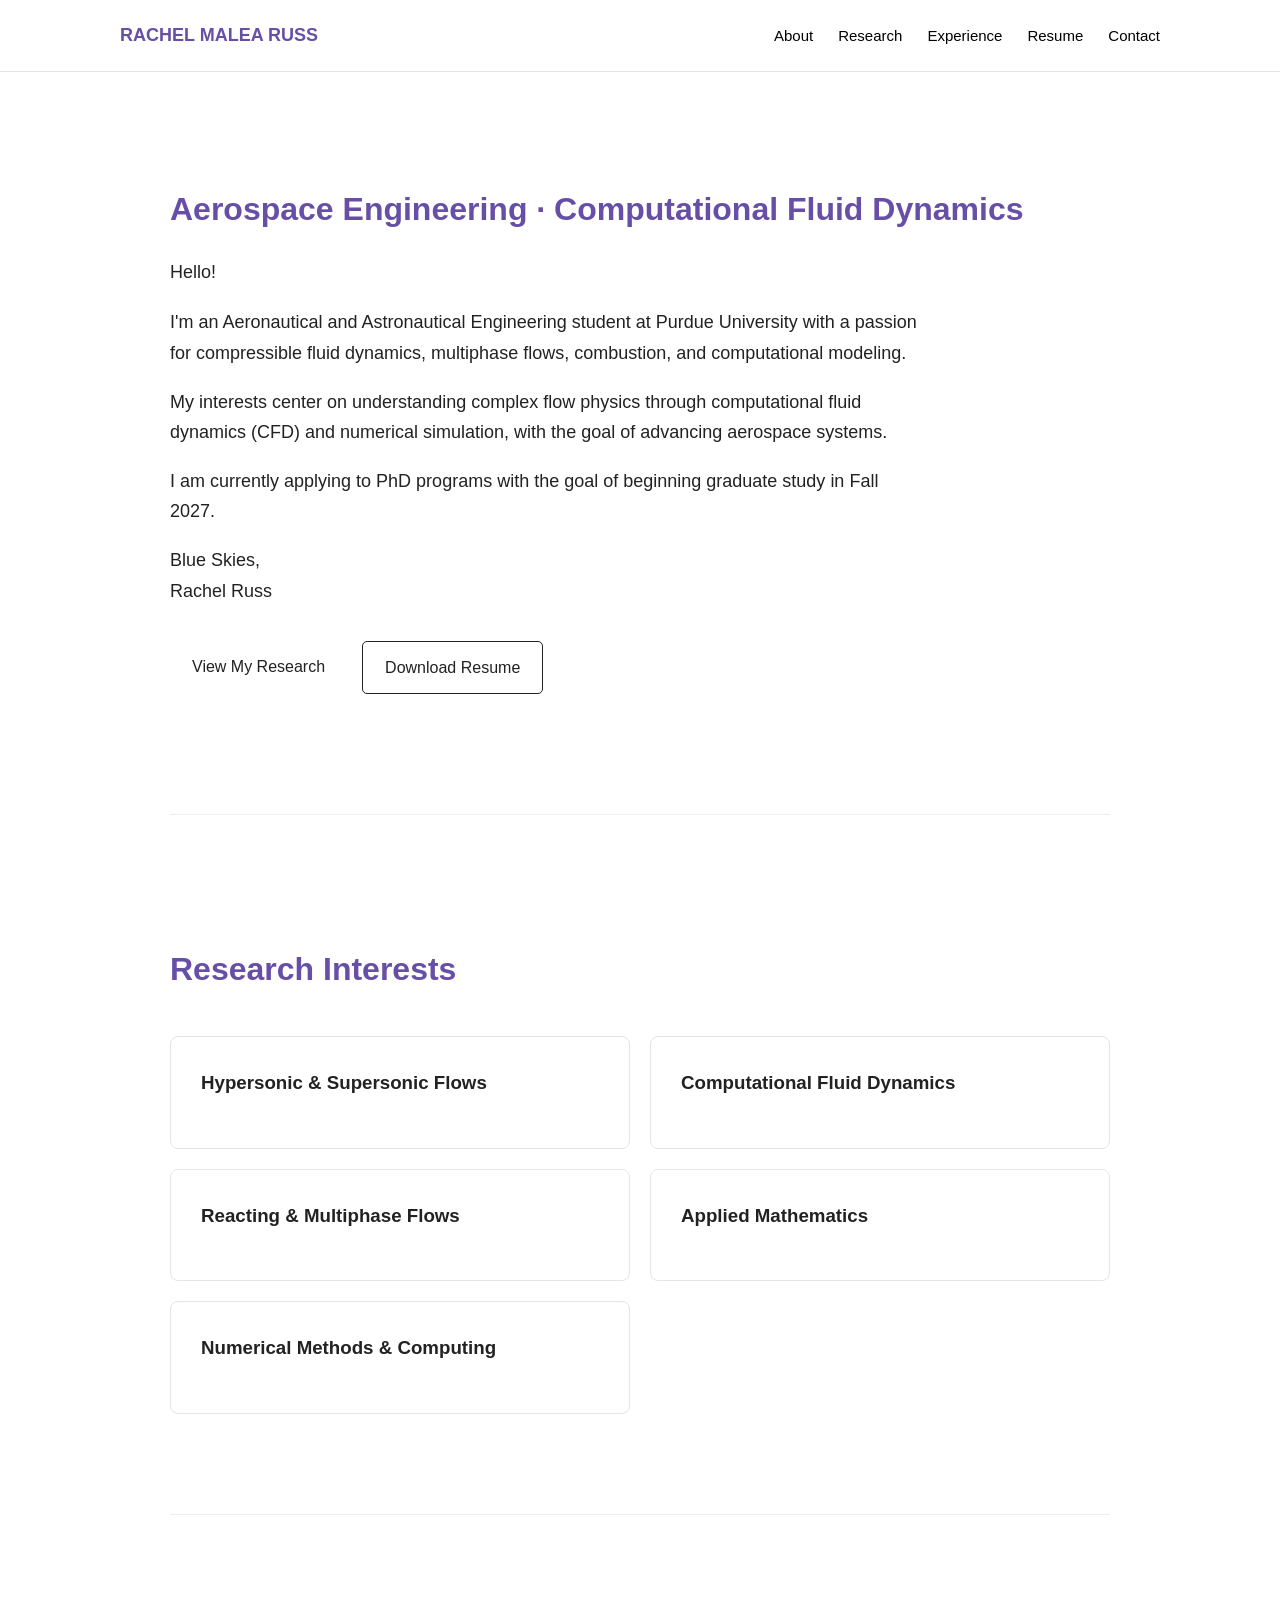
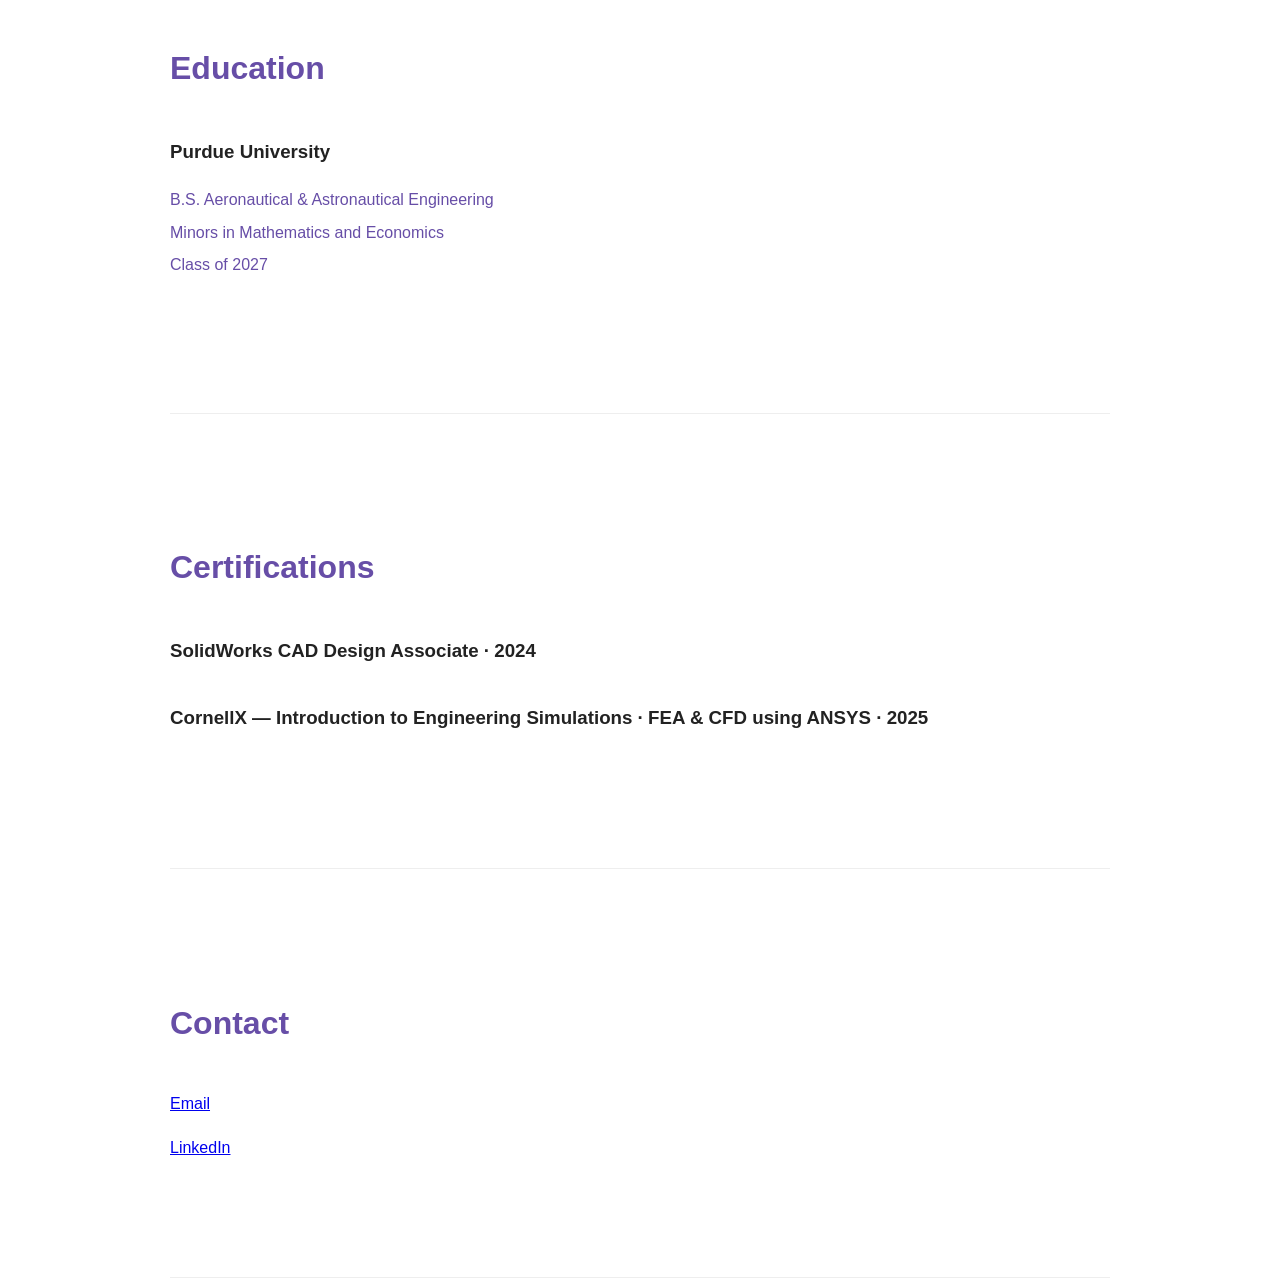
==== index.html @ 5ee57f42 "itteration3" ====
<!DOCTYPE html>
<html lang="en">
<head>
    <meta charset="UTF-8">
    <meta name="viewport" content="width=device-width, initial-scale=1.0">

    <title>Rachel Malea Russ | Aeronautical and Astronautical Engineering</title>

    <link rel="stylesheet" href="style.css">
</head>

<body>

<header>
    <nav>
        <a href="index.html" class="logo">RACHEL MALEA RUSS</a>

        <div class="nav-links">
            <a href="#about">About</a>
            <a href="#research">Research</a>
            <a href="#experience">Experience</a>
            <a href="resume.html">Resume</a>
            <a href="#contact">Contact</a>
        </div>
    </nav>
</header>


<main>

<section id="about" class="hero">


    <h1>Aerospace Engineering · Computational Fluid Dynamics</h1>
    <p class="subtitle">
        Hello!
    </p>

    <p>
        I'm an Aeronautical and Astronautical Engineering student
        at Purdue University with a passion for compressible fluid
        dynamics, multiphase flows, combustion, and computational
        modeling.
    </p>

    <p>
        My interests center on understanding complex flow physics
        through computational fluid dynamics (CFD) and numerical
        simulation, with the goal of advancing aerospace systems.
    </p>

    <p>
        I am currently applying to PhD programs with the goal of
        beginning graduate study in Fall 2027.
    </p>

    <p>
        Blue Skies,<br>Rachel Russ
    </p>

    <div class="buttons">
        <a href="#research" class="button">View My Research</a>
        <a href="resume.html" 
        <a href="russ, rachel-resume.pdf" download class="button secondary">Download Resume</a>
    </div>

</section>


<section id="research">

    <h2>Research Interests</h2>

    <div class="research-grid">

        <div class="research-card">
            <h3>Hypersonic & Supersonic Flows</h3>
        </div>

        <div class="research-card">
            <h3>Computational Fluid Dynamics</h3>
        </div>

        <div class="research-card">
            <h3>Reacting & Multiphase Flows</h3>
        </div>

        <div class="research-card">
            <h3>Applied Mathematics</h3>
        </div>

        <div class="research-card">
            <h3>Numerical Methods & Computing</h3>
        </div>

    </div>

</section>


<section>

    <h2>Education</h2>

    <div class="education">

        <h3>Purdue University</h3>

        <p>
            B.S. Aeronautical & Astronautical Engineering
        </p>

        <p>
            Minors in Mathematics and Economics
        </p>

        <p>
            Class of 2027
        </p>

    </div>

</section>


<section>

    <h2>Certifications</h2>

    <div class="certification">
        <h3>SolidWorks CAD Design Associate · 2024</h3>
    </div>

    <div class="certification">
        <h3>CornellX — Introduction to Engineering Simulations · FEA & CFD using ANSYS · 2025</h3>
    </div>

</section>


<section id="contact">

    <h2>Contact</h2>

    <p>
        <a href="mailto:russr@purdue.edu">
            Email
        </a>
    </p>

    <p>
        <a href="https://www.linkedin.com/in/rachel-russ/">
            LinkedIn
        </a>
    </p>

</section>

</main>

</body>
</html>
---- style.css ----
/* ---------- General ---------- */

* {
    box-sizing: border-box;
}

html {
    scroll-behavior: smooth;
}

body {
    margin: 0;
    font-family: Arial, Helvetica, sans-serif;
    color: #222;
    background: #ffffff;
    line-height: 1.7;
}


/* ---------- Navigation ---------- */

header {
    border-bottom: 1px solid #e5e5e5;
    position: sticky;
    top: 0;
    color: #674ea7;
    background: rgba(255, 255, 255, 0.95);
    backdrop-filter: blur(8px);
    z-index: 100;
}

nav {
    max-width: 1100px;
    margin: auto;
    padding: 20px 30px;

    display: flex;
    justify-content: space-between;
    align-items: center;
}

.logo {
    font-weight: bold;
    font-size: 18px;
    color: #674ea7;
    text-decoration: none;
}

.nav-links {
    display: flex;
    gap: 25px;
}

.nav-links a {
    color: #000;
    text-decoration: none;
    font-size: 15px;
}

.nav-links a:hover {
    color: #000;
}


/* ---------- Main ---------- */

main {
    max-width: 1000px;
    margin: auto;
    padding: 0 30px;
}

section {
    padding: 100px 0;
    border-bottom: 1px solid #eeeeee;
}


/* ---------- Hero ---------- */

.hero {
    padding: 120px 0;
}

.subtitle {
    color: #674ea7;
    font-size: 18px;
    margin-bottom: 20px;
}

h1 {
    font-size: 32px;
    line-height: 1.1;
    margin: 0 0 30px 0;
    color: #674ea7;
}

.hero p {
    max-width: 750px;
    font-size: 18px;
    color: #222;
}


/* ---------- Headings ---------- */

h2 {
    font-size: 32px;
    margin-bottom: 40px;
    color: #674ea7;
}

h3 {
    margin-top: 0;
}


/* ---------- Buttons ---------- */

.buttons {
    margin-top: 35px;
    display: flex;
    gap: 15px;
}

.button {
    display: inline-block;
    padding: 12px 22px;

    background: white;
    color: #222;

    text-decoration: none;
    border-radius: 5px;

    transition: 0.2s;
}

.button:hover {
    transform: translateY(-2px);
}

.button.secondary {
    background: white;
    color: #222;
    border: 1px solid #222;
}


/* ---------- Research ---------- */

.research-grid {
    display: grid;
    grid-template-columns: repeat(2, 1fr);
    gap: 20px;
}

.research-card {
    padding: 30px;
    border: 1px solid #e5e5e5;
    border-radius: 8px;

    transition: 0.2s;
}

.research-card:hover {
    transform: translateY(-3px);
}


/* ---------- Education ---------- */

.education,
.certification {
    margin-bottom: 35px;
}

.education p,
.certification p {
    margin: 5px 0;
    color: #674ea7;
}


/* ---------- Footer ---------- */

footer {
    max-width: 1000px;
    margin: auto;
    padding: 60px 30px;
    color: #674ea7;
}


/* ---------- Mobile ---------- */

@media (max-width: 700px) {

    nav {
        flex-direction: column;
        gap: 15px;
    }

    .nav-links {
        gap: 15px;
        flex-wrap: wrap;
        justify-content: center;
    }

    h1 {
        font-size: 45px;
    }

    .research-grid {
        grid-template-columns: 1fr;
    }

    section {
        padding: 70px 0;
    }

}


/* ================================
   Research Section
   ================================ */

.research-section {
    max-width: 1000px;
    margin: 0 auto;
    padding: 80px 20px;
}

.research-section h2 {
    font-size: 2.5rem;
    margin-bottom: 50px;
    text-transform: uppercase;
    letter-spacing: 2px;
}

.research-project {
    margin-bottom: 70px;
    padding-bottom: 60px;
    border-bottom: 1px solid #ddd;
}

.research-project:last-child {
    border-bottom: none;
}

.research-content h3 {
    font-size: 1.8rem;
    margin-bottom: 10px;
}

.research-role {
    color: #674ea7;
    line-height: 1.6;
    margin-bottom: 25px;
}

.research-media {
    width: 100%;
    margin: 25px 0;
}

.research-media img {
    width: 100%;
    max-height: 500px;
    object-fit: cover;
    display: block;
    border-radius: 8px;
}

.research-content p {
    font-size: 1rem;
    line-height: 1.7;
    margin-bottom: 18px;
}

.project-link {
    display: inline-block;
    margin-top: 10px;
    font-weight: 600;
    text-decoration: none;
}

.project-link:hover {
    text-decoration: underline;
}



/* =================================
   Experience Section
   ================================= */

.experience-section {
    max-width: 1000px;
    margin: 0 auto;
    padding: 80px 20px;
}

.experience-section > h2 {
    font-size: 2.5rem;
    margin-bottom: 50px;
    text-transform: uppercase;
    letter-spacing: 2px;
}

.experience-category {
    font-size: 1.5rem;
    margin-top: 50px;
    margin-bottom: 30px;
    padding-bottom: 10px;
    border-bottom: 2px solid #ddd;
}

.experience-item {
    padding: 30px 0;
    border-bottom: 1px solid #ddd;
}

.experience-item:last-child {
    border-bottom: none;
}

.experience-header {
    display: flex;
    justify-content: space-between;
    align-items: flex-start;
    gap: 30px;
}

.experience-header h3 {
    font-size: 1.4rem;
    margin: 0 0 5px 0;
}

.experience-header h4 {
    font-size: 1.05rem;
    font-weight: 500;
    margin: 0;
}

.experience-date {
    white-space: nowrap;
    color: #666;
    font-size: 0.95rem;
}

.experience-location {
    color: #666;
    font-size: 0.95rem;
    margin-top: 8px;
}

.experience-item ul {
    margin-top: 20px;
    padding-left: 20px;
}

.experience-item li {
    margin-bottom: 10px;
    line-height: 1.6;
}

/* =================================
   Mobile
   ================================= */
@media (max-width: 700px) {

    .experience-header {
        flex-direction: column;
        gap: 8px;
    }

    .experience-date {
        white-space: normal;
    }

    .experience-section {
        padding: 60px 20px;
    }

}
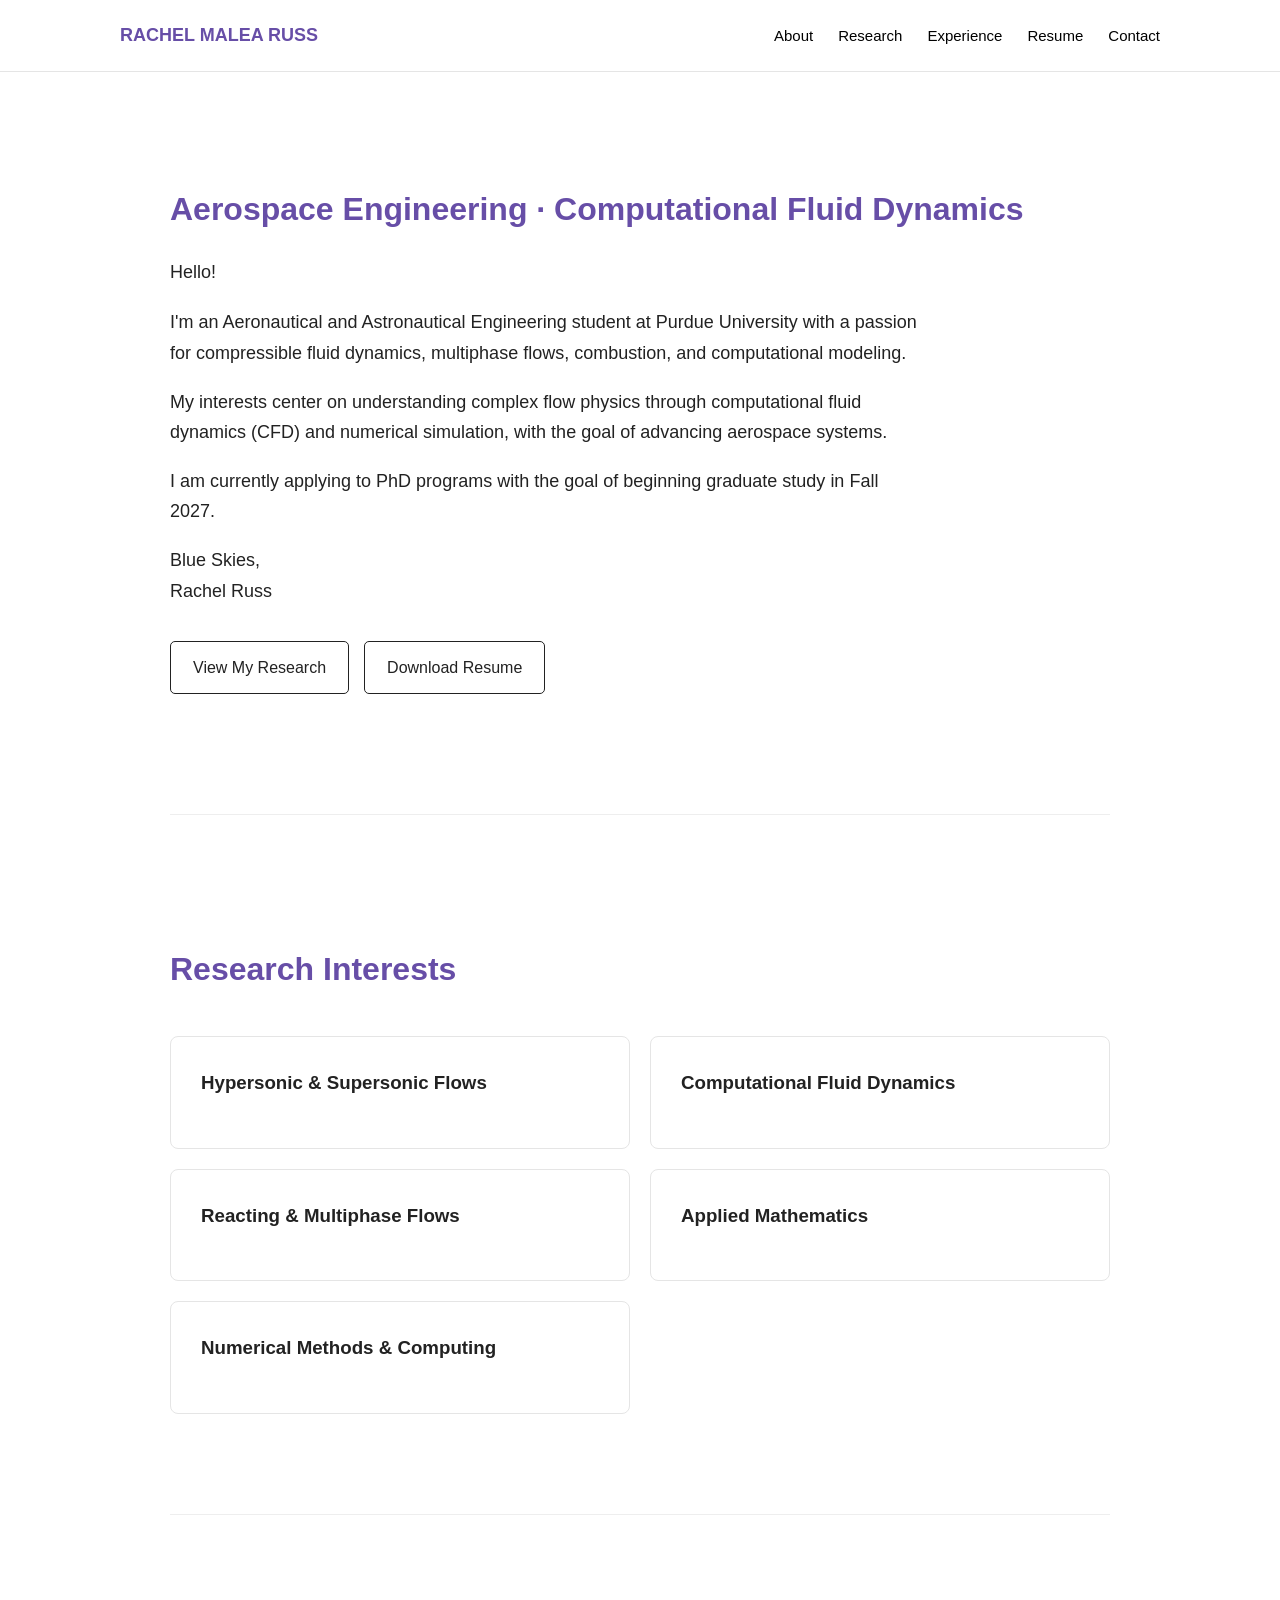
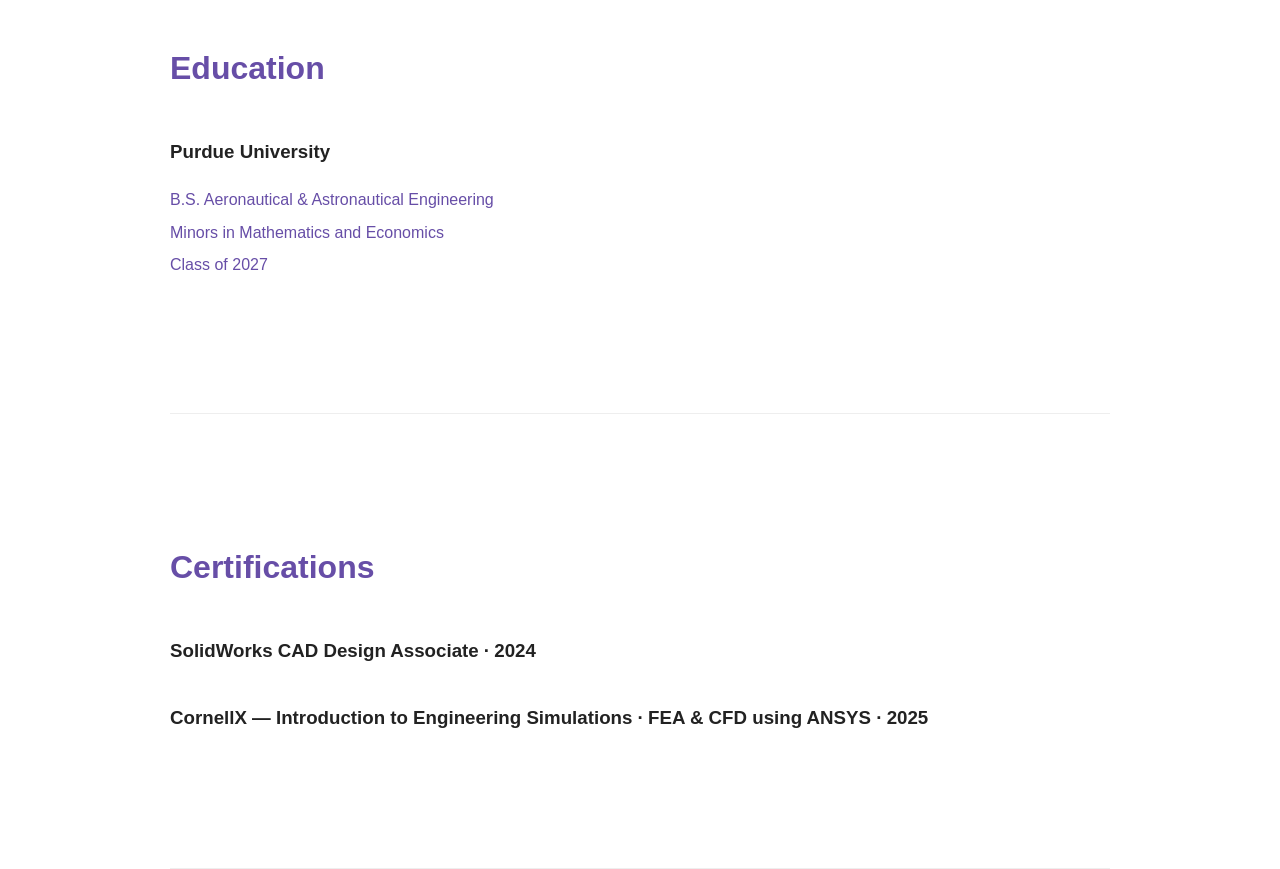
==== commit 8bc5b0d2: "itteation5" ====
--- a/index.html
+++ b/index.html
@@ -1,5 +1,6 @@
 <!DOCTYPE html>
 <html lang="en">
+
 <head>
     <meta charset="UTF-8">
     <meta name="viewport" content="width=device-width, initial-scale=1.0">
@@ -16,11 +17,11 @@
         <a href="index.html" class="logo">RACHEL MALEA RUSS</a>
 
         <div class="nav-links">
-            <a href="#about">About</a>
-            <a href="#research">Research</a>
-            <a href="#experience">Experience</a>
+            <a href="index.html">About</a>
+            <a href="research.html">Research</a>
+            <a href="experience.html">Experience</a>
             <a href="resume.html">Resume</a>
-            <a href="#contact">Contact</a>
+            <a href="contact.html">Contact</a>
         </div>
     </nav>
 </header>
@@ -28,133 +29,126 @@
 
 <main>
 
-<section id="about" class="hero">
+    <!-- About -->
+    <section id="about" class="hero">
 
+        <h1>Aerospace Engineering · Computational Fluid Dynamics</h1>
 
-    <h1>Aerospace Engineering · Computational Fluid Dynamics</h1>
-    <p class="subtitle">
-        Hello!
-    </p>
-
-    <p>
-        I'm an Aeronautical and Astronautical Engineering student
-        at Purdue University with a passion for compressible fluid
-        dynamics, multiphase flows, combustion, and computational
-        modeling.
-    </p>
-
-    <p>
-        My interests center on understanding complex flow physics
-        through computational fluid dynamics (CFD) and numerical
-        simulation, with the goal of advancing aerospace systems.
-    </p>
-
-    <p>
-        I am currently applying to PhD programs with the goal of
-        beginning graduate study in Fall 2027.
-    </p>
-
-    <p>
-        Blue Skies,<br>Rachel Russ
-    </p>
-
-    <div class="buttons">
-        <a href="#research" class="button">View My Research</a>
-        <a href="resume.html" 
-        <a href="russ, rachel-resume.pdf" download class="button secondary">Download Resume</a>
-    </div>
-
-</section>
-
-
-<section id="research">
-
-    <h2>Research Interests</h2>
-
-    <div class="research-grid">
-
-        <div class="research-card">
-            <h3>Hypersonic & Supersonic Flows</h3>
-        </div>
-
-        <div class="research-card">
-            <h3>Computational Fluid Dynamics</h3>
-        </div>
-
-        <div class="research-card">
-            <h3>Reacting & Multiphase Flows</h3>
-        </div>
-
-        <div class="research-card">
-            <h3>Applied Mathematics</h3>
-        </div>
-
-        <div class="research-card">
-            <h3>Numerical Methods & Computing</h3>
-        </div>
-
-    </div>
-
-</section>
-
-
-<section>
-
-    <h2>Education</h2>
-
-    <div class="education">
-
-        <h3>Purdue University</h3>
-
-        <p>
-            B.S. Aeronautical & Astronautical Engineering
+        <p class="subtitle">
+            Hello!
         </p>
 
         <p>
-            Minors in Mathematics and Economics
+            I'm an Aeronautical and Astronautical Engineering student
+            at Purdue University with a passion for compressible fluid
+            dynamics, multiphase flows, combustion, and computational
+            modeling.
         </p>
 
         <p>
-            Class of 2027
+            My interests center on understanding complex flow physics
+            through computational fluid dynamics (CFD) and numerical
+            simulation, with the goal of advancing aerospace systems.
         </p>
 
-    </div>
+        <p>
+            I am currently applying to PhD programs with the goal of
+            beginning graduate study in Fall 2027.
+        </p>
 
-</section>
+        <p>
+            Blue Skies,<br>
+            Rachel Russ
+        </p>
+
+        <div class="buttons">
+            <a href="research.html" class="button">
+                View My Research
+            </a>
+
+            <a href="russ, rachel-resume.pdf" download class="button">
+                Download Resume
+            </a>
+        </div>
+
+    </section>
 
 
-<section>
+    <!-- Research Interests -->
+    <section id="research-interests">
 
-    <h2>Certifications</h2>
+        <h2>Research Interests</h2>
 
-    <div class="certification">
-        <h3>SolidWorks CAD Design Associate · 2024</h3>
-    </div>
+        <div class="research-grid">
 
-    <div class="certification">
-        <h3>CornellX — Introduction to Engineering Simulations · FEA & CFD using ANSYS · 2025</h3>
-    </div>
+            <div class="research-card">
+                <h3>Hypersonic &amp; Supersonic Flows</h3>
+            </div>
 
-</section>
+            <div class="research-card">
+                <h3>Computational Fluid Dynamics</h3>
+            </div>
+
+            <div class="research-card">
+                <h3>Reacting &amp; Multiphase Flows</h3>
+            </div>
+
+            <div class="research-card">
+                <h3>Applied Mathematics</h3>
+            </div>
+
+            <div class="research-card">
+                <h3>Numerical Methods &amp; Computing</h3>
+            </div>
+
+        </div>
+
+    </section>
 
 
-<section id="contact">
+    <!-- Education -->
+    <section id="education">
 
-    <h2>Contact</h2>
+        <h2>Education</h2>
 
-    <p>
-        <a href="mailto:russr@purdue.edu">
-            Email
-        </a>
-    </p>
+        <div class="education">
 
-    <p>
-        <a href="https://www.linkedin.com/in/rachel-russ/">
-            LinkedIn
-        </a>
-    </p>
+            <h3>Purdue University</h3>
 
-</section>
+            <p>
+                B.S. Aeronautical &amp; Astronautical Engineering
+            </p>
+
+            <p>
+                Minors in Mathematics and Economics
+            </p>
+
+            <p>
+                Class of 2027
+            </p>
+
+        </div>
+
+    </section>
+
+
+    <!-- Certifications -->
+    <section id="certifications">
+
+        <h2>Certifications</h2>
+
+        <div class="certification">
+            <h3>SolidWorks CAD Design Associate · 2024</h3>
+        </div>
+
+        <div class="certification">
+            <h3>
+                CornellX — Introduction to Engineering Simulations ·
+                FEA &amp; CFD using ANSYS · 2025
+            </h3>
+        </div>
+
+    </section>
 
 </main>
 
--- a/style.css
+++ b/style.css
@@ -132,6 +132,7 @@
 
     text-decoration: none;
     border-radius: 5px;
+    border: 1px solid #222;
 
     transition: 0.2s;
 }
@@ -139,13 +140,6 @@
 .button:hover {
     transform: translateY(-2px);
 }
-
-.button.secondary {
-    background: white;
-    color: #222;
-    border: 1px solid #222;
-}
-
 
 /* ---------- Research ---------- */
 
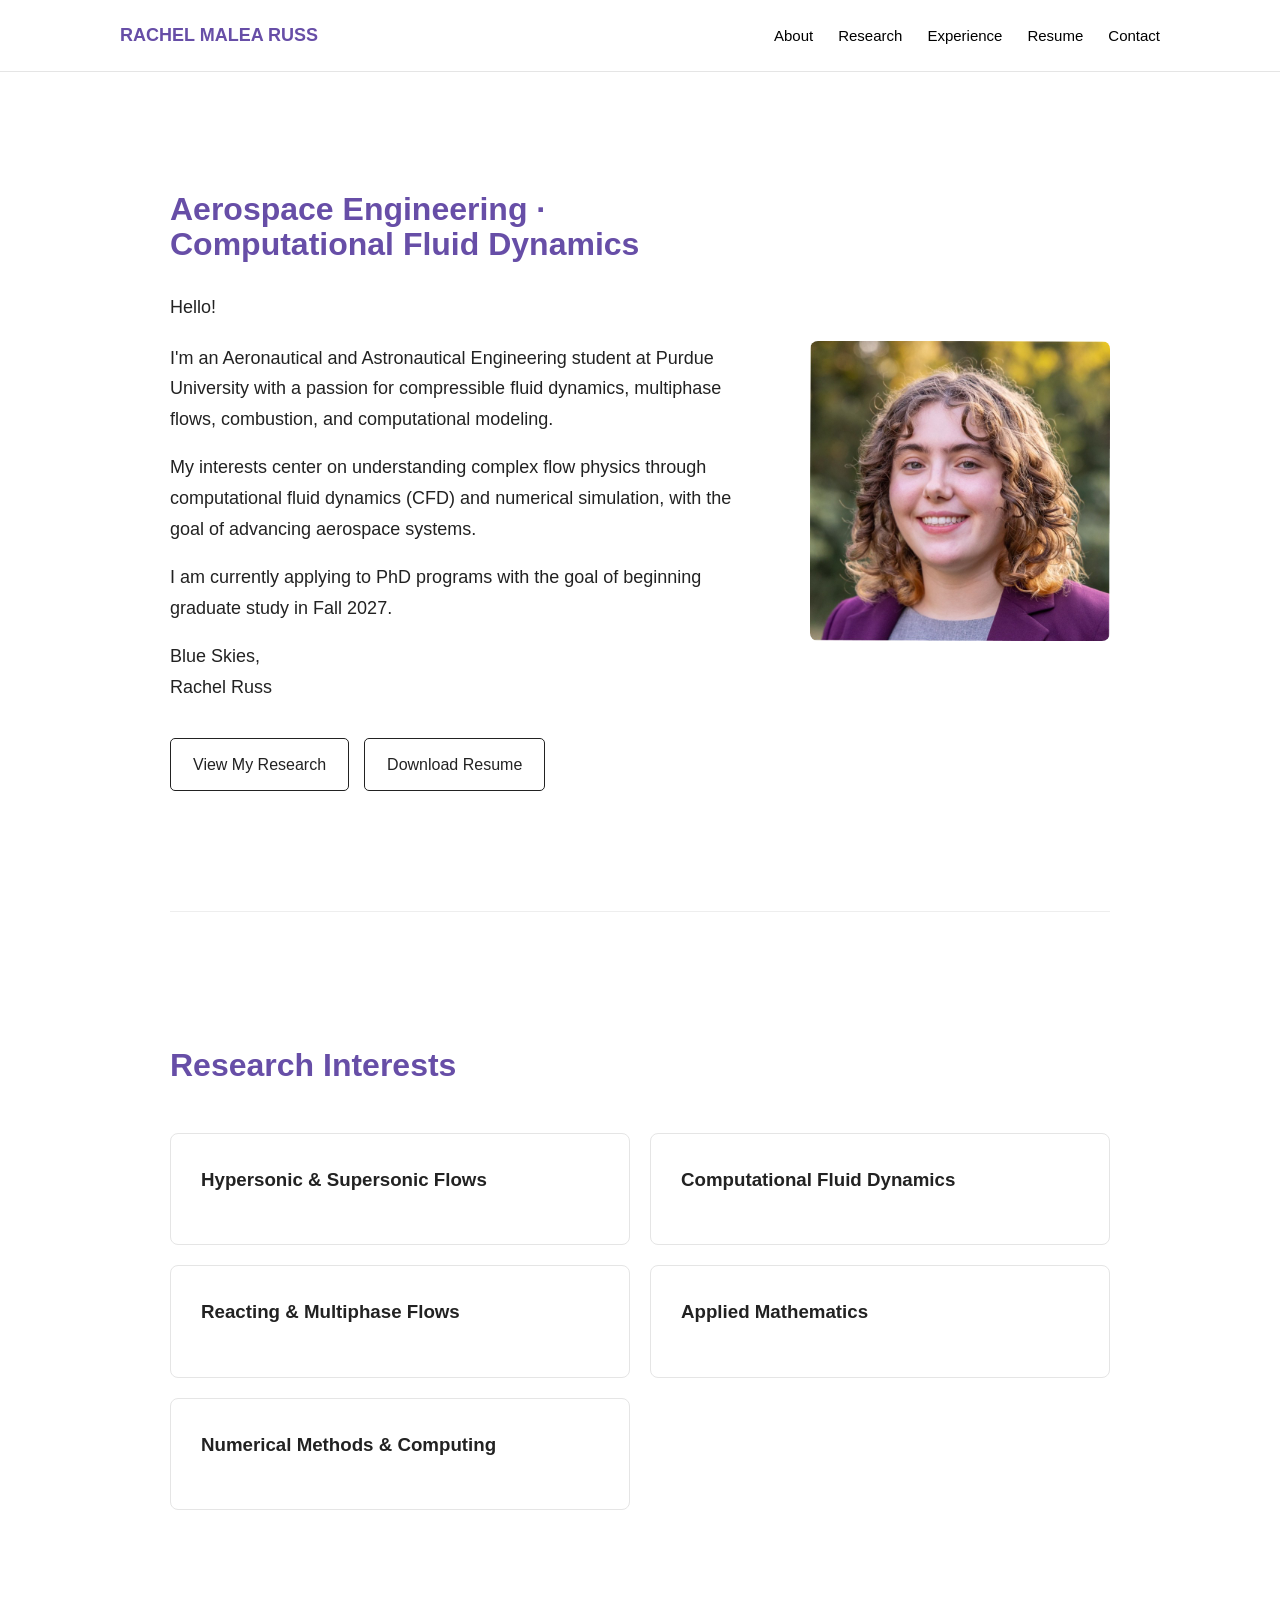
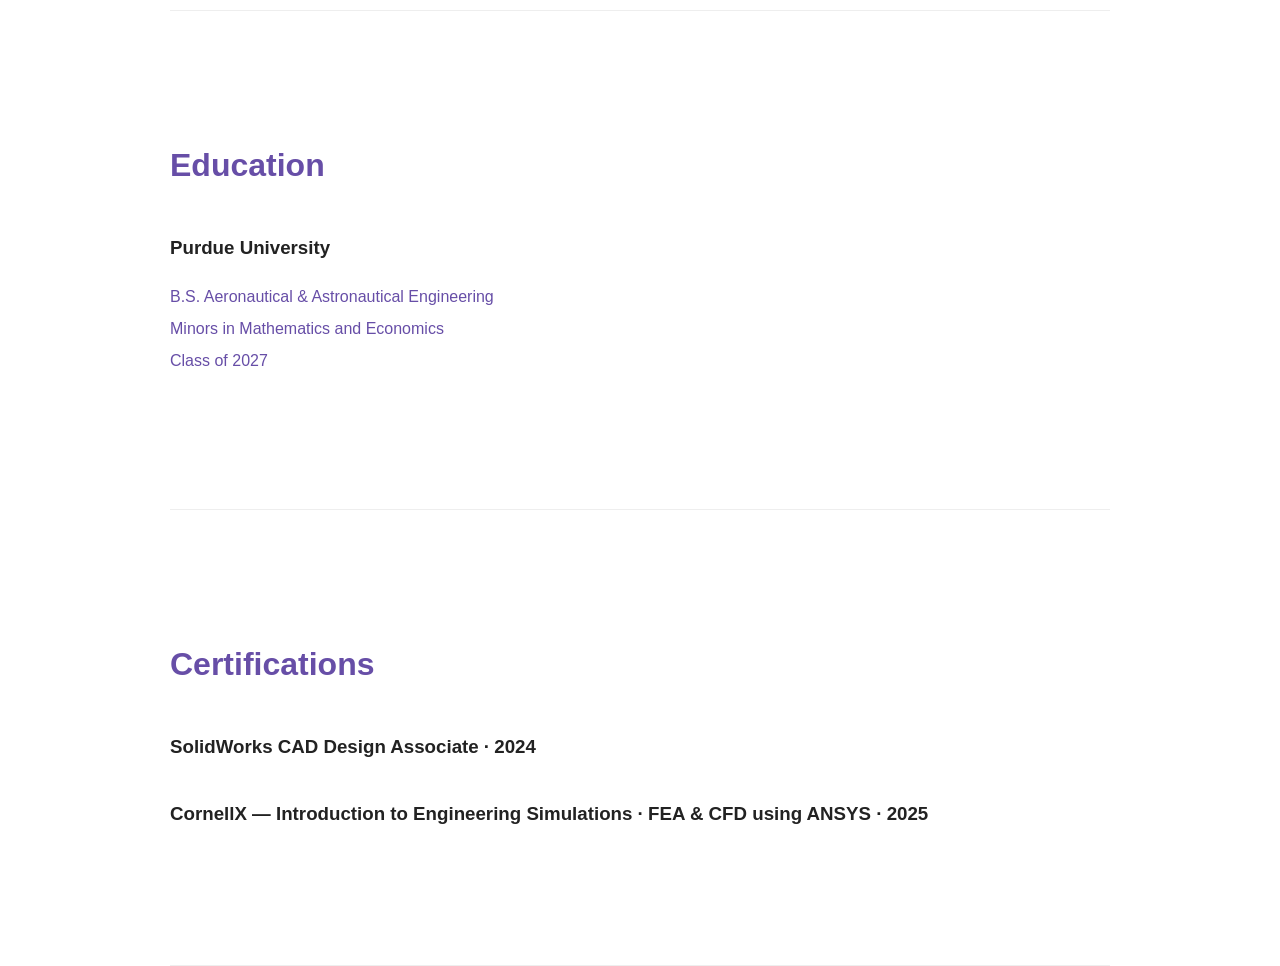
==== commit 7ba2eecb: "itteration6" ====
--- a/index.html
+++ b/index.html
@@ -32,43 +32,67 @@
     <!-- About -->
     <section id="about" class="hero">
 
-        <h1>Aerospace Engineering · Computational Fluid Dynamics</h1>
+        <div class="about-content">
 
-        <p class="subtitle">
-            Hello!
-        </p>
+            <div class="about-text">
 
-        <p>
-            I'm an Aeronautical and Astronautical Engineering student
-            at Purdue University with a passion for compressible fluid
-            dynamics, multiphase flows, combustion, and computational
-            modeling.
-        </p>
+                <h1>Aerospace Engineering · Computational Fluid Dynamics</h1>
 
-        <p>
-            My interests center on understanding complex flow physics
-            through computational fluid dynamics (CFD) and numerical
-            simulation, with the goal of advancing aerospace systems.
-        </p>
+                <p class="subtitle">
+                    Hello!
+                </p>
 
-        <p>
-            I am currently applying to PhD programs with the goal of
-            beginning graduate study in Fall 2027.
-        </p>
+                <p>
+                    I'm an Aeronautical and Astronautical Engineering student
+                    at Purdue University with a passion for compressible fluid
+                    dynamics, multiphase flows, combustion, and computational
+                    modeling.
+                </p>
 
-        <p>
-            Blue Skies,<br>
-            Rachel Russ
-        </p>
+                <p>
+                    My interests center on understanding complex flow physics
+                    through computational fluid dynamics (CFD) and numerical
+                    simulation, with the goal of advancing aerospace systems.
+                </p>
 
-        <div class="buttons">
-            <a href="research.html" class="button">
-                View My Research
-            </a>
+                <p>
+                    I am currently applying to PhD programs with the goal of
+                    beginning graduate study in Fall 2027.
+                </p>
 
-            <a href="russ, rachel-resume.pdf" download class="button">
-                Download Resume
-            </a>
+                <p>
+                    Blue Skies,<br>
+                    Rachel Russ
+                </p>
+
+                <div class="buttons">
+
+                    <a href="research.html" class="button">
+                        View My Research
+                    </a>
+
+                    <a
+                        href="russ, rachel-resume.pdf"
+                        download
+                        class="button"
+                    >
+                        Download Resume
+                    </a>
+
+                </div>
+
+            </div>
+
+
+            <div class="about-photo">
+
+                <img
+                    src="images/headshot.jpeg"
+                    alt="Rachel Malea Russ"
+                >
+
+            </div>
+
         </div>
 
     </section>
--- a/style.css
+++ b/style.css
@@ -227,7 +227,7 @@
 }
 
 .research-section h2 {
-    font-size: 2.5rem;
+    font-size: 1.5rem;
     margin-bottom: 50px;
     text-transform: uppercase;
     letter-spacing: 2px;
@@ -340,12 +340,12 @@
 
 .experience-date {
     white-space: nowrap;
-    color: #666;
+    color: #674ea7;
     font-size: 0.95rem;
 }
 
 .experience-location {
-    color: #666;
+    color: #674ea7;
     font-size: 0.95rem;
     margin-top: 8px;
 }
@@ -378,4 +378,102 @@
         padding: 60px 20px;
     }
 
+    .about-content {
+        flex-direction: column-reverse;
+        gap: 30px;
+    }
+
+    .about-photo {
+        flex: none;
+        width: 220px;
+    }
+
+    .research-video-grid {
+        grid-template-columns: 1fr;
+    }
+
+    .experience-feature {
+        flex-direction: column;
+        align-items: stretch;
+    }
+
+    .experience-image {
+        flex: none;
+        width: 100%;
+    }
+
+}
+
+/* =================================
+   Media
+   ================================= */
+.about-content {
+    display: flex;
+    align-items: center;
+    justify-content: space-between;
+    gap: 60px;
+}
+
+.about-text {
+    flex: 1;
+}
+
+.about-photo {
+    flex: 0 0 300px;
+}
+
+.about-photo img {
+    width: 100%;
+    height: auto;
+    display: block;
+    border-radius: 8px;
+}
+
+.research-video-grid {
+    display: grid;
+    grid-template-columns: repeat(2, 1fr);
+    gap: 25px;
+    margin: 30px 0;
+}
+
+.research-video {
+    width: 100%;
+}
+
+.research-video video {
+    width: 100%;
+    display: block;
+    border-radius: 8px;
+}
+
+.video-caption {
+    margin-top: 8px;
+    color: #674ea7;
+    font-size: 0.9rem;
+}
+
+.experience-feature {
+    display: flex;
+    align-items: center;
+    gap: 35px;
+    margin-top: 25px;
+}
+
+.experience-image {
+    flex: 0 0 350px;
+}
+
+.experience-image img {
+    width: 100%;
+    height: auto;
+    display: block;
+    border-radius: 8px;
+}
+
+.experience-description {
+    flex: 1;
+}
+
+.experience-description p {
+    line-height: 1.6;
 }
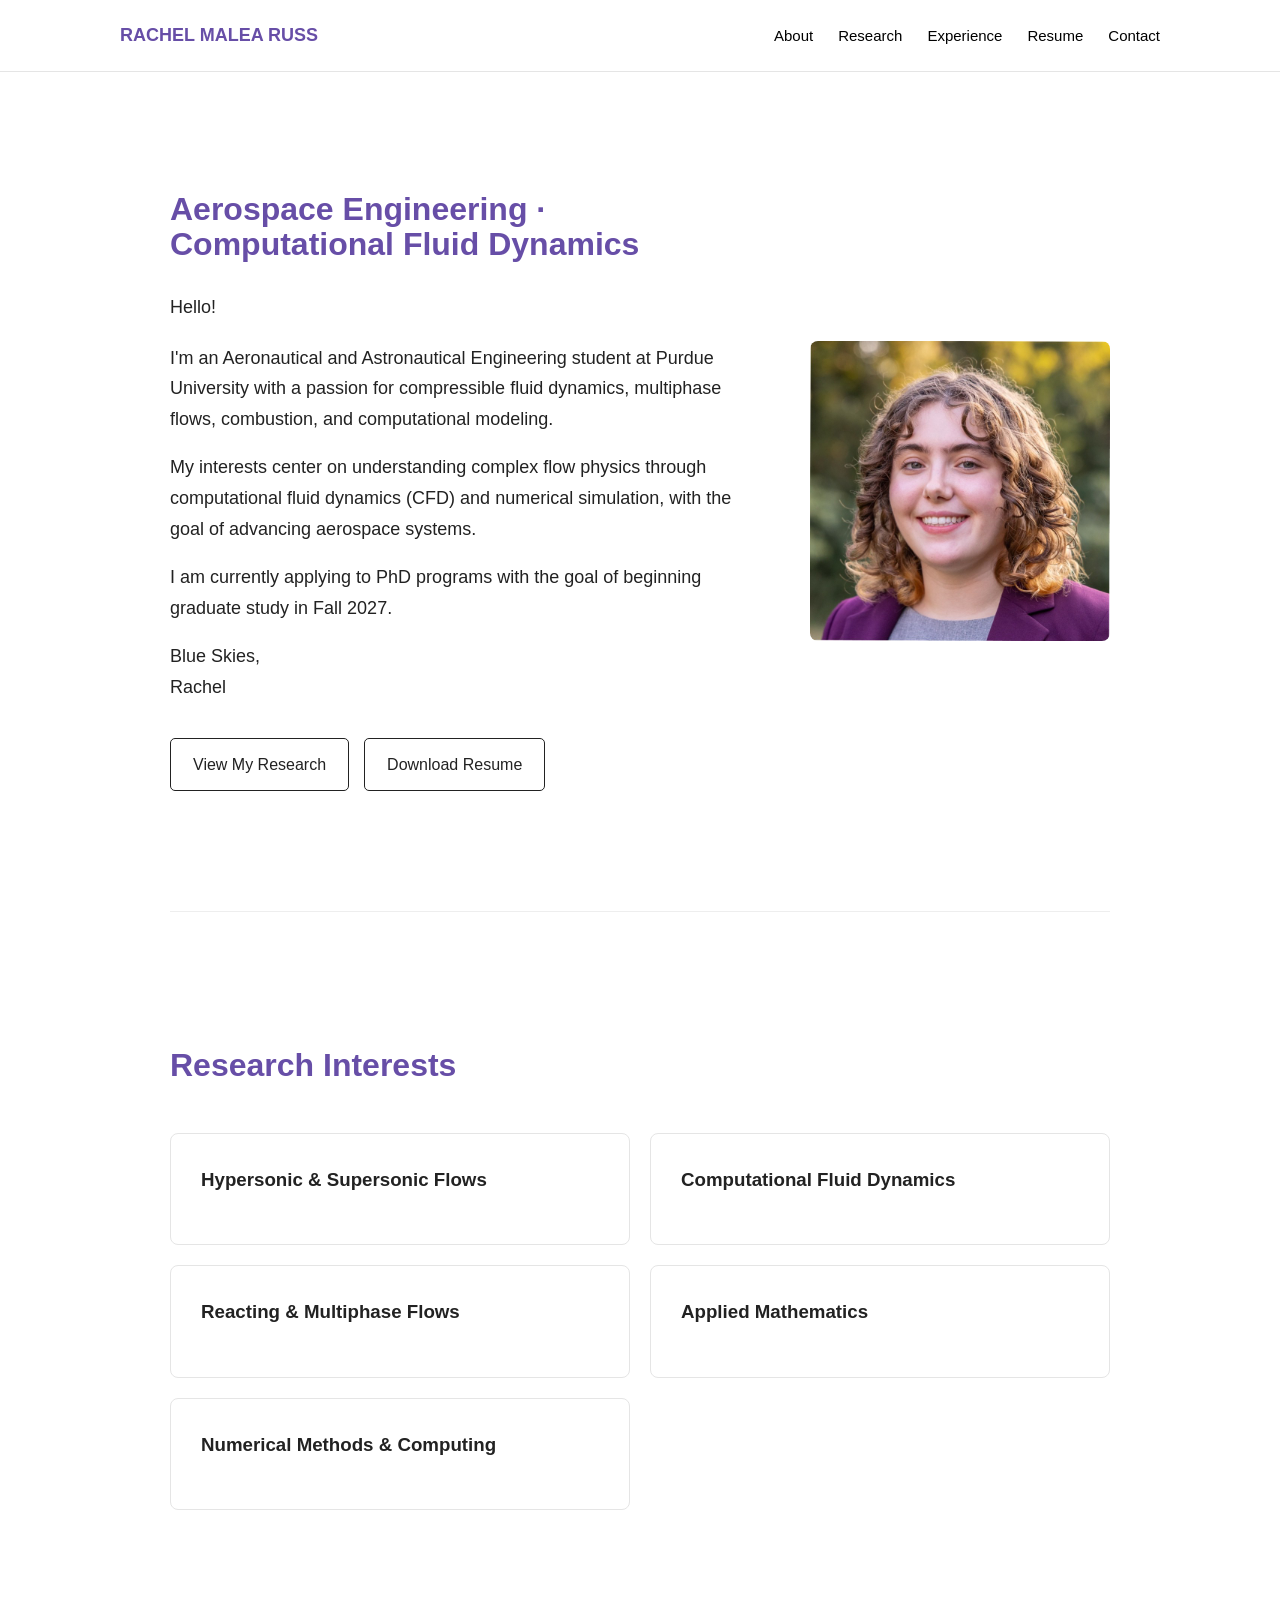
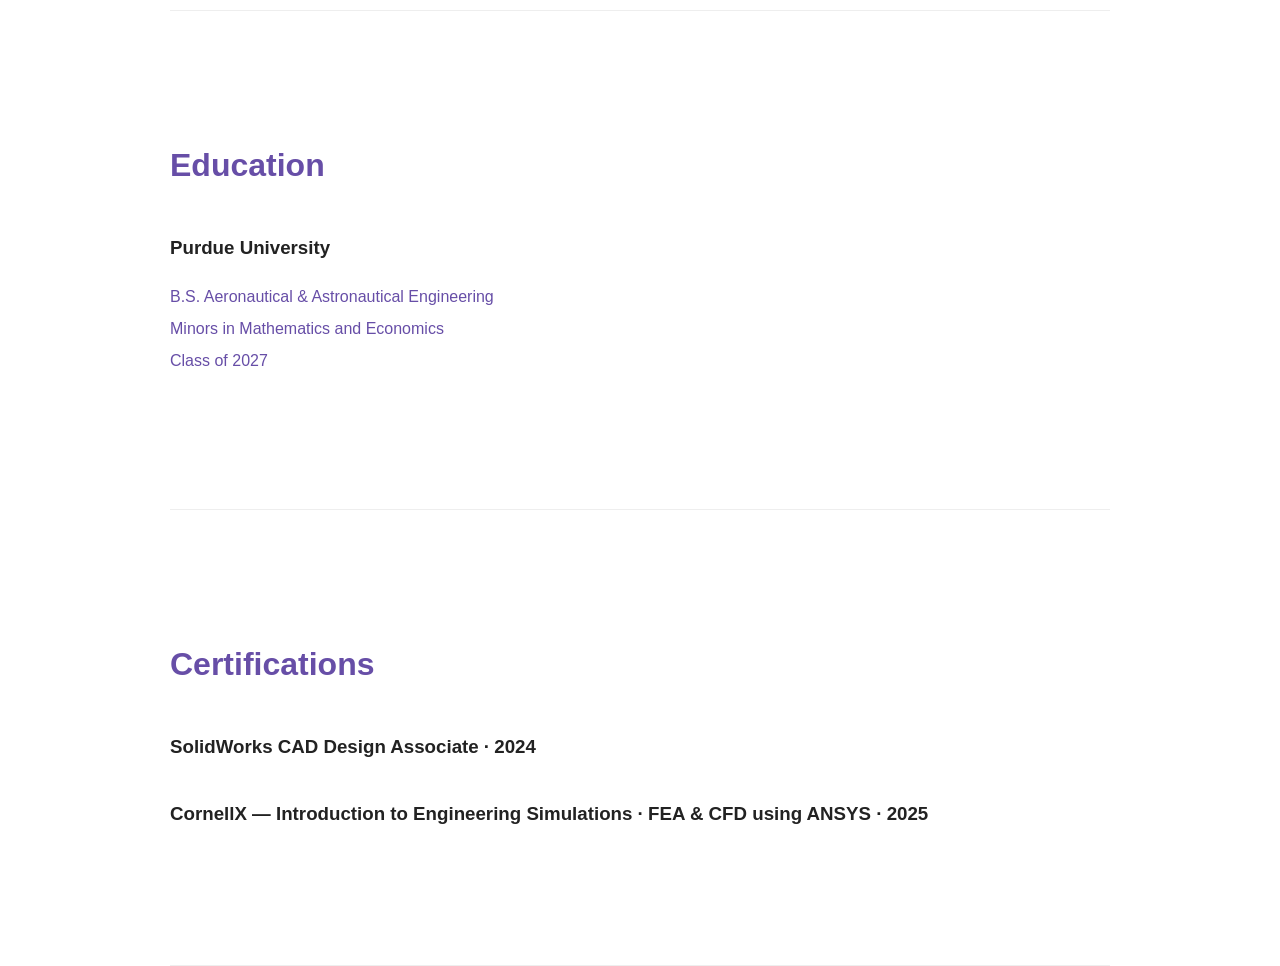
==== commit dd1adc22: "itteration8" ====
--- a/index.html
+++ b/index.html
@@ -62,7 +62,7 @@
 
                 <p>
                     Blue Skies,<br>
-                    Rachel Russ
+                    Rachel 
                 </p>
 
                 <div class="buttons">
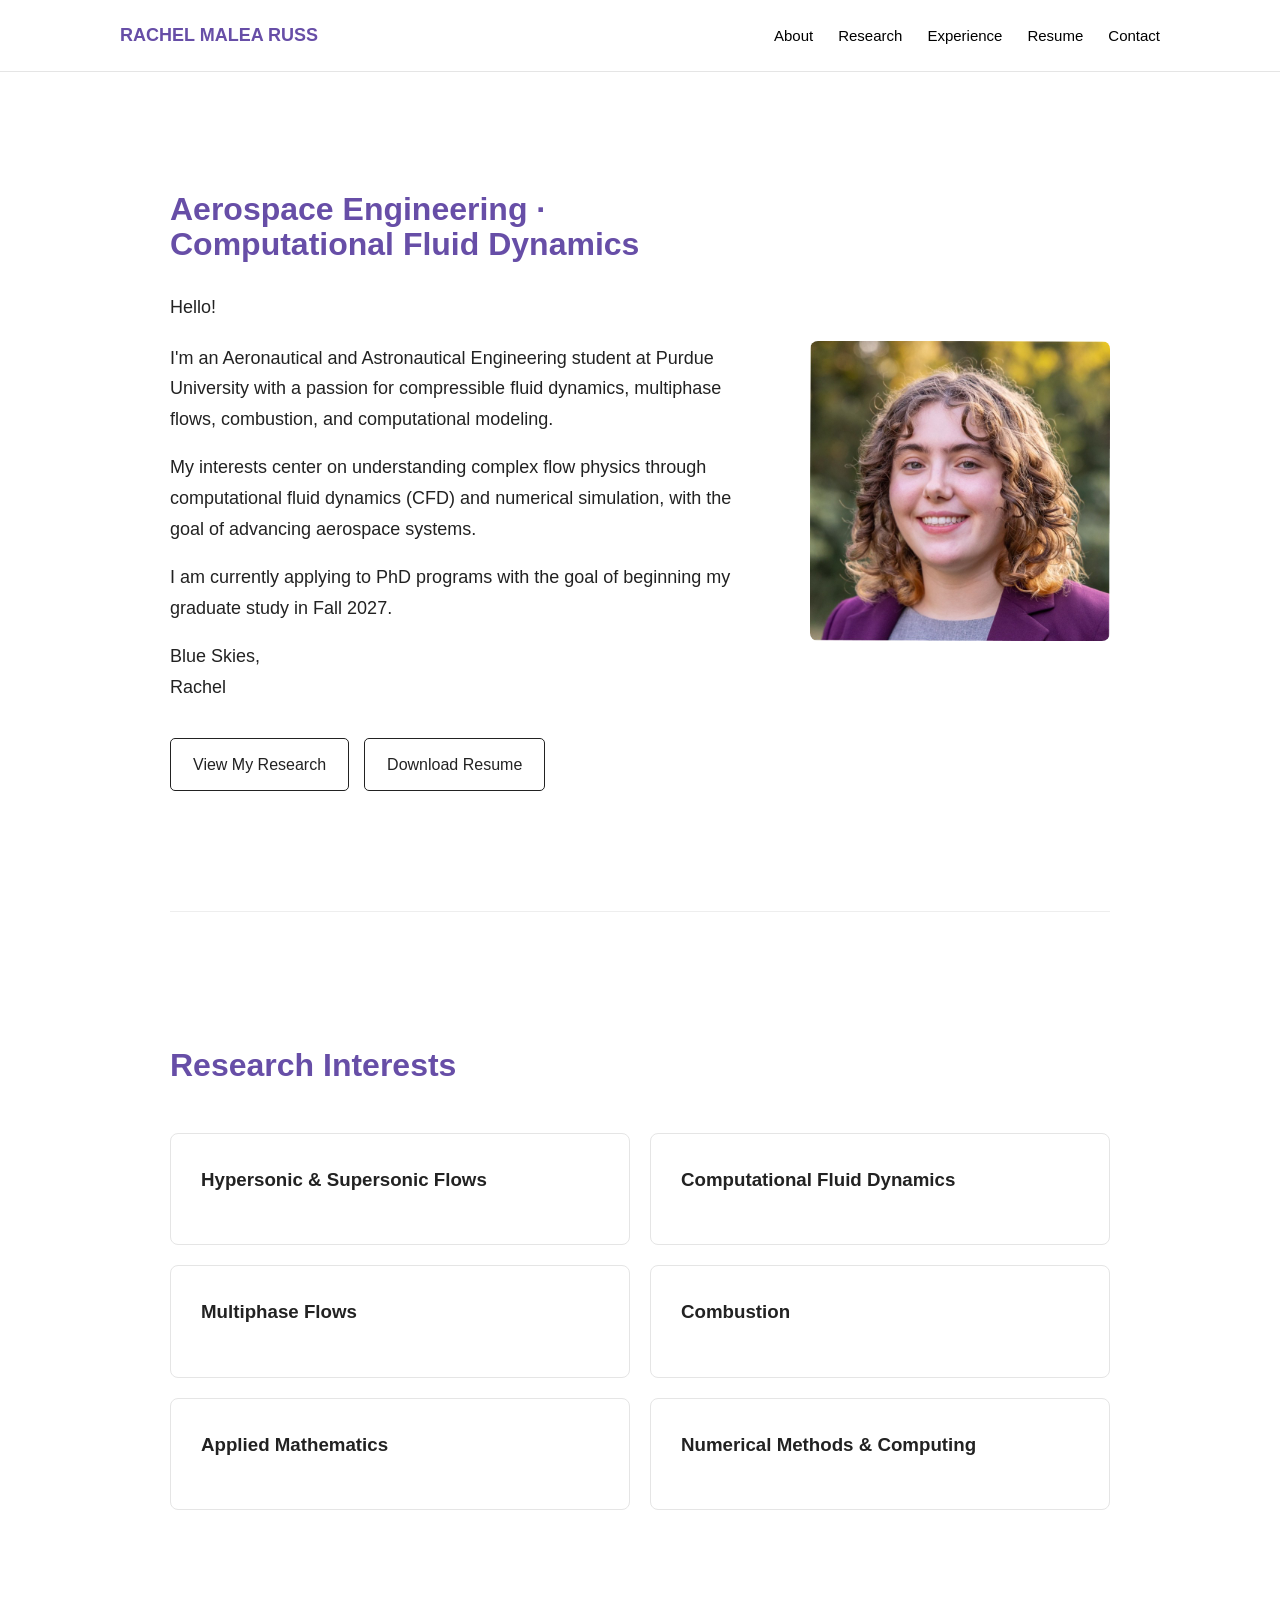
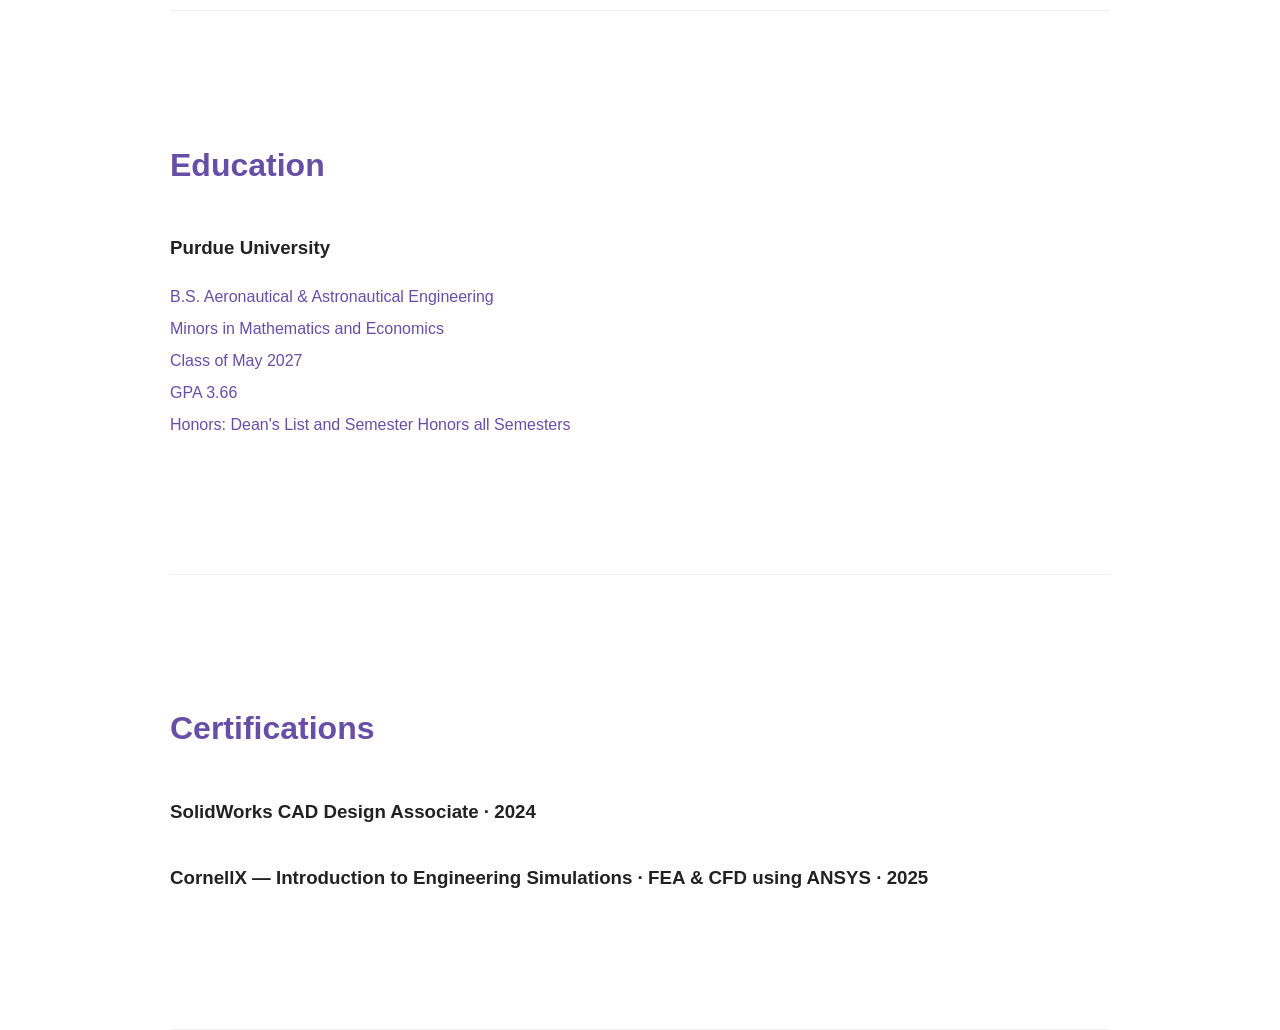
==== commit 82ab6647: "itteration10" ====
--- a/index.html
+++ b/index.html
@@ -57,7 +57,7 @@
 
                 <p>
                     I am currently applying to PhD programs with the goal of
-                    beginning graduate study in Fall 2027.
+                    beginning my graduate study in Fall 2027.
                 </p>
 
                 <p>
@@ -114,7 +114,11 @@
             </div>
 
             <div class="research-card">
-                <h3>Reacting &amp; Multiphase Flows</h3>
+                <h3>Multiphase Flows</h3>
+            </div>
+
+            <div class="research-card">
+                <h3>Combustion</h3>
             </div>
 
             <div class="research-card">
@@ -148,7 +152,15 @@
             </p>
 
             <p>
-                Class of 2027
+                Class of May 2027
+            </p>
+
+            <p>
+                GPA 3.66
+            </p>
+
+            <p>
+                Honors: Dean's List and Semester Honors all Semesters
             </p>
 
         </div>
